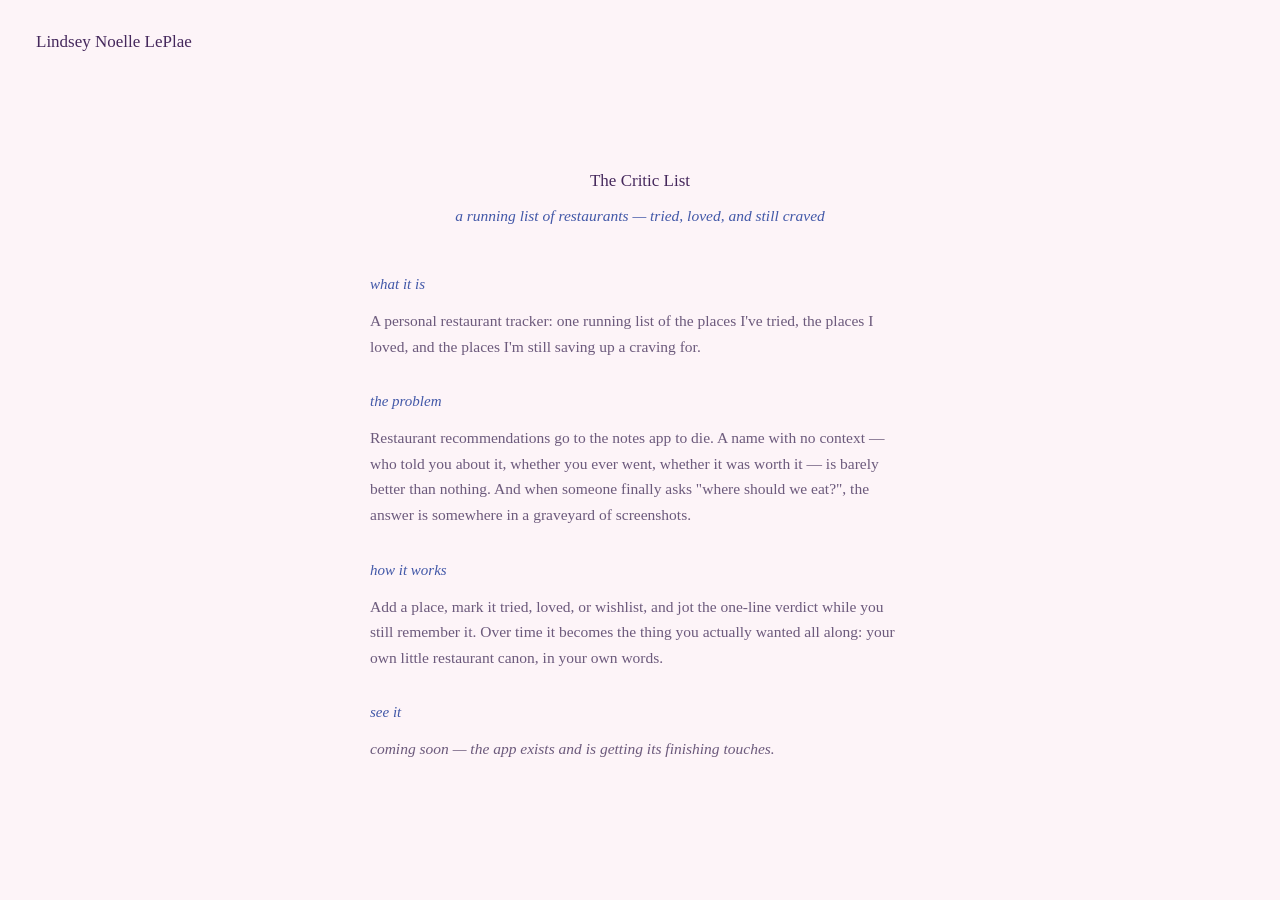
==== critic-list.html @ 5f1cb7a7 "Deploy: cleaned garden data (private sections removed)" ====
<!doctype html>
<html lang="en">
<head>
  <meta charset="utf-8">
  <meta name="viewport" content="width=device-width, initial-scale=1">
  <title>The Critic List — Lindsey Noelle LePlae</title>
  <link rel="stylesheet" href="styles.css">
</head>
<body class="page">
  <header>
    <a href="index.html">Lindsey Noelle LePlae</a>
  </header>

  <main>
    <div class="dossier">
      <h1 class="project-title">The Critic List</h1>
      <p class="tagline">a running list of restaurants — tried, loved, and still craved</p>

      <h3>what it is</h3>
      <p>A personal restaurant tracker: one running list of the places I've tried, the places I loved, and the places I'm still saving up a craving for.</p>

      <h3>the problem</h3>
      <p>Restaurant recommendations go to the notes app to die. A name with no context — who told you about it, whether you ever went, whether it was worth it — is barely better than nothing. And when someone finally asks "where should we eat?", the answer is somewhere in a graveyard of screenshots.</p>

      <h3>how it works</h3>
      <p>Add a place, mark it tried, loved, or wishlist, and jot the one-line verdict while you still remember it. Over time it becomes the thing you actually wanted all along: your own little restaurant canon, in your own words.</p>

      <h3>see it</h3>
      <p class="status">coming soon — the app exists and is getting its finishing touches.</p>
    </div>
  </main>
</body>
</html>
---- styles.css ----
/* palette — after "Thinking for a Living": blush paper, plum ink, burnt-orange accent */
:root {
  --paper: #fdf4f8;
  --ink: #45285c;
  --ink-soft: #6c5a7c;
  --accent: #1fa33d;
  --rose: #4258a8;
}

* { box-sizing: border-box; margin: 0; padding: 0; }
html, body { height: 100%; }

body {
  min-height: 100vh;
  background: var(--paper);
  color: var(--ink);
  font-family: "Times New Roman", Times, serif;
  font-size: 17px;
  line-height: 1.6;
}

a { color: var(--ink); text-decoration: none; }

/* ---- centered homepage ---- */
body.home {
  display: flex;
  align-items: center;
  justify-content: center;
  padding: 36px;
}

.center {
  display: flex;
  flex-direction: column;
  align-items: center;
  gap: 28px;
  text-align: center;
}

.name {
  font-size: 17px;
  font-weight: normal;
}

nav.menu {
  display: flex;
  flex-direction: column;
  align-items: center;
  gap: 14px;
}

nav.menu a,
nav.menu button {
  font-family: inherit;
  font-size: 17px;
  color: var(--ink);
  background: none;
  border: none;
  padding: 0;
  cursor: pointer;
  text-decoration: none;
}

nav.menu a:hover,
nav.menu button:hover,
nav.menu button[aria-expanded="true"] {
  color: var(--accent);
  text-decoration: underline;
  text-underline-offset: 4px;
}

.dropdown {
  display: none;
  flex-direction: column;
  align-items: center;
  gap: 10px;
  margin-top: 4px;
}

.dropdown.open { display: flex; }

nav.menu .dropdown a {
  font-size: 16px;
  color: var(--accent);
}

nav.menu .dropdown a:hover {
  text-decoration: underline;
  text-underline-offset: 4px;
}

/* ---- interior pages ---- */
body.page {
  display: flex;
  flex-direction: column;
}

body.page header { padding: 28px 36px; }

body.page header a {
  color: var(--ink);
  font-size: 17px;
}

body.page header a:hover {
  color: var(--accent);
  text-decoration: underline;
  text-underline-offset: 4px;
}

body.page main {
  flex: 1;
  display: flex;
  align-items: center;
  justify-content: center;
  padding: 24px 36px 72px;
}

.profile,
.content {
  max-width: 480px;
  display: flex;
  flex-direction: column;
  align-items: center;
  gap: 18px;
  text-align: center;
}

.project-title {
  font-size: 17px;
  font-weight: normal;
}

.profile p,
.content p { color: var(--ink-soft); }

.profile a,
.content a {
  color: var(--accent);
  text-decoration: underline;
  text-underline-offset: 4px;
}

.status {
  font-style: italic;
  color: var(--rose);
  font-size: 16px;
}

/* ---- project dossier pages ---- */
.dossier {
  max-width: 540px;
  display: flex;
  flex-direction: column;
  gap: 6px;
  text-align: left;
}

.dossier .project-title { text-align: center; margin-bottom: 2px; }
.dossier .tagline {
  text-align: center;
  font-style: italic;
  color: var(--rose);
  font-size: 15.5px;
  margin-bottom: 20px;
}

.dossier h3 {
  font-size: 15px;
  font-weight: normal;
  font-style: italic;
  color: var(--rose);
  margin: 18px 0 6px;
}

.dossier p {
  color: var(--ink-soft);
  font-size: 15.5px;
  line-height: 1.65;
  margin: 0 0 6px;
}

.dossier a {
  color: var(--accent);
  text-decoration: underline;
  text-underline-offset: 4px;
}

.dossier .shot {
  margin: 14px 0 4px;
}
.dossier .shot img {
  width: 100%;
  display: block;
  border: 1px solid rgba(69, 40, 92, 0.25);
  border-radius: 4px;
}
.dossier .shot figcaption {
  font-size: 13.5px;
  font-style: italic;
  color: var(--rose);
  text-align: center;
  margin-top: 6px;
}
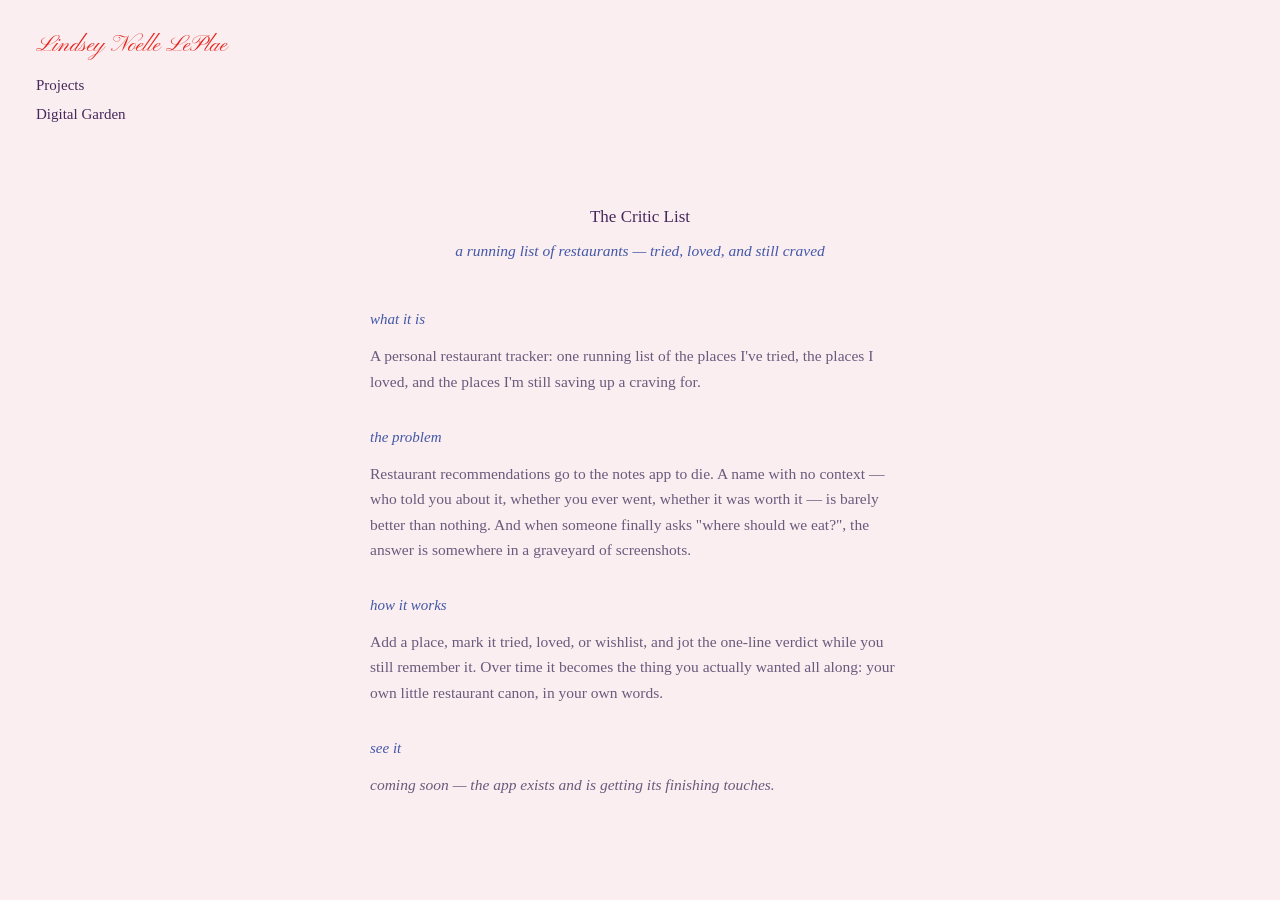
==== commit 7e6b7fab: "Deploy: nav + garden interaction polish" ====
--- a/critic-list.html
+++ b/critic-list.html
@@ -8,7 +8,17 @@
 </head>
 <body class="page">
   <header>
-    <a href="index.html">Lindsey Noelle LePlae</a>
+    <a class="site-name" href="index.html">Lindsey Noelle LePlae</a>
+    <nav class="menu page-menu">
+      <button type="button" id="projects-toggle" aria-expanded="false">Projects</button>
+      <div class="dropdown" id="projects-dropdown">
+        <a href="critic-list.html">The Critic List</a>
+        <a href="observation-car.html">Observation Car</a>
+        <a href="prison-visitor-guide.html">Prison Visitor Guide</a>
+        <a href="smallgood.html">Smallgood</a>
+      </div>
+      <a href="digital-garden.html">Digital Garden</a>
+    </nav>
   </header>
 
   <main>
@@ -29,5 +39,13 @@
       <p class="status">coming soon — the app exists and is getting its finishing touches.</p>
     </div>
   </main>
+  <script>
+    const toggle = document.getElementById("projects-toggle");
+    const dropdown = document.getElementById("projects-dropdown");
+    toggle.addEventListener("click", () => {
+      const open = dropdown.classList.toggle("open");
+      toggle.setAttribute("aria-expanded", open ? "true" : "false");
+    });
+  </script>
 </body>
 </html>
--- a/styles.css
+++ b/styles.css
@@ -1,10 +1,13 @@
+@import url('https://fonts.googleapis.com/css2?family=Pinyon+Script&display=swap');
+
 /* palette — after "Thinking for a Living": blush paper, plum ink, burnt-orange accent */
 :root {
-  --paper: #fdf4f8;
+  --paper: #fbeef0;
   --ink: #45285c;
   --ink-soft: #6c5a7c;
   --accent: #1fa33d;
   --rose: #4258a8;
+  --name: #e5251d;
 }
 
 * { box-sizing: border-box; margin: 0; padding: 0; }
@@ -33,20 +36,23 @@
   display: flex;
   flex-direction: column;
   align-items: center;
-  gap: 28px;
+  gap: 16px;
   text-align: center;
 }
 
 .name {
-  font-size: 17px;
-  font-weight: normal;
+  font-family: 'Pinyon Script', cursive;
+  font-size: 40px;
+  font-weight: 400;
+  color: var(--name);
+  line-height: 1.1;
 }
 
 nav.menu {
   display: flex;
   flex-direction: column;
   align-items: center;
-  gap: 14px;
+  gap: 16px;
 }
 
 nav.menu a,
@@ -95,17 +101,42 @@
   flex-direction: column;
 }
 
-body.page header { padding: 28px 36px; }
-
-body.page header a {
-  color: var(--ink);
-  font-size: 17px;
-}
-
-body.page header a:hover {
-  color: var(--accent);
-  text-decoration: underline;
-  text-underline-offset: 4px;
+body.page header {
+  padding: 28px 36px;
+  display: flex;
+  flex-direction: column;
+  align-items: flex-start;
+  gap: 12px;
+}
+
+.site-name {
+  font-family: 'Pinyon Script', cursive;
+  color: var(--name);
+  font-size: 23px;
+  font-weight: 400;
+}
+
+.site-name:hover { text-decoration: none; }
+
+nav.page-menu {
+  align-items: flex-start;
+  text-align: left;
+  gap: 8px;
+}
+
+nav.page-menu a,
+nav.page-menu button {
+  font-size: 15px;
+}
+
+nav.page-menu .dropdown {
+  align-items: flex-start;
+  margin: 2px 0 2px 14px;
+  gap: 7px;
+}
+
+nav.page-menu .dropdown a {
+  font-size: 14.5px;
 }
 
 body.page main {
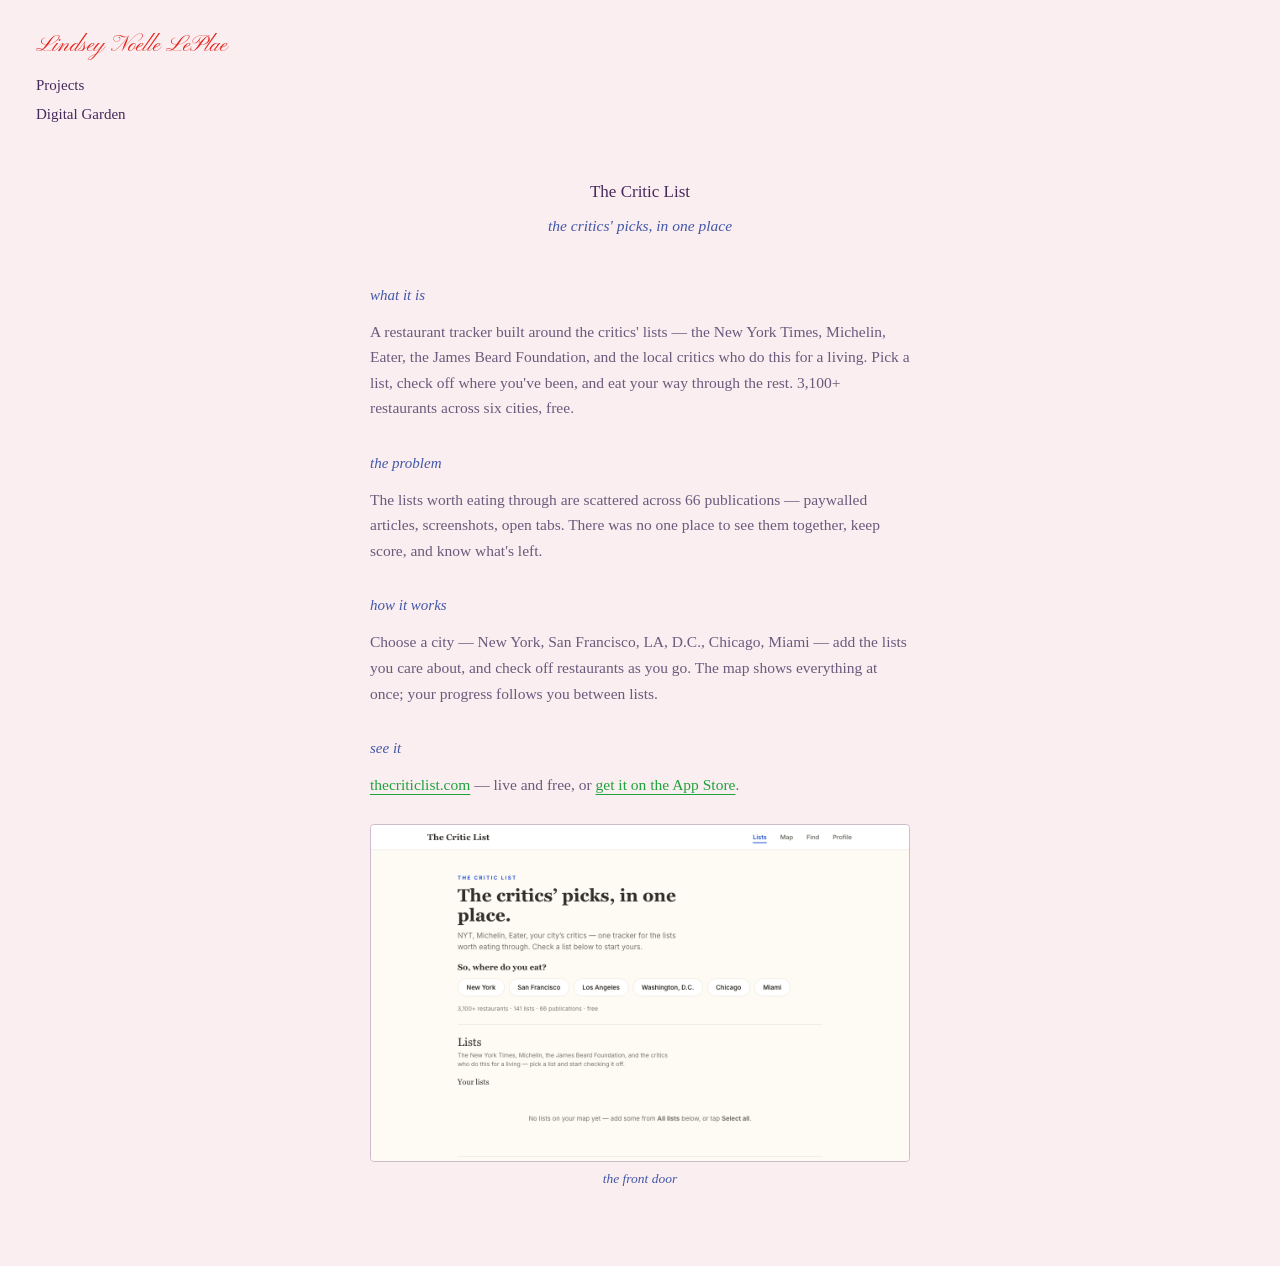
==== commit ae86b979: "Deploy: Critic List launch update" ====
--- a/critic-list.html
+++ b/critic-list.html
@@ -4,6 +4,9 @@
   <meta charset="utf-8">
   <meta name="viewport" content="width=device-width, initial-scale=1">
   <title>The Critic List — Lindsey Noelle LePlae</title>
+  <link rel="icon" href="favicon.svg" type="image/svg+xml">
+  <link rel="icon" href="favicon-32.png" type="image/png" sizes="32x32">
+  <link rel="apple-touch-icon" href="apple-touch-icon.png">
   <link rel="stylesheet" href="styles.css">
 </head>
 <body class="page">
@@ -24,19 +27,23 @@
   <main>
     <div class="dossier">
       <h1 class="project-title">The Critic List</h1>
-      <p class="tagline">a running list of restaurants — tried, loved, and still craved</p>
+      <p class="tagline">the critics' picks, in one place</p>
 
       <h3>what it is</h3>
-      <p>A personal restaurant tracker: one running list of the places I've tried, the places I loved, and the places I'm still saving up a craving for.</p>
+      <p>A restaurant tracker built around the critics' lists — the New York Times, Michelin, Eater, the James Beard Foundation, and the local critics who do this for a living. Pick a list, check off where you've been, and eat your way through the rest. 3,100+ restaurants across six cities, free.</p>
 
       <h3>the problem</h3>
-      <p>Restaurant recommendations go to the notes app to die. A name with no context — who told you about it, whether you ever went, whether it was worth it — is barely better than nothing. And when someone finally asks "where should we eat?", the answer is somewhere in a graveyard of screenshots.</p>
+      <p>The lists worth eating through are scattered across 66 publications — paywalled articles, screenshots, open tabs. There was no one place to see them together, keep score, and know what's left.</p>
 
       <h3>how it works</h3>
-      <p>Add a place, mark it tried, loved, or wishlist, and jot the one-line verdict while you still remember it. Over time it becomes the thing you actually wanted all along: your own little restaurant canon, in your own words.</p>
+      <p>Choose a city — New York, San Francisco, LA, D.C., Chicago, Miami — add the lists you care about, and check off restaurants as you go. The map shows everything at once; your progress follows you between lists.</p>
 
       <h3>see it</h3>
-      <p class="status">coming soon — the app exists and is getting its finishing touches.</p>
+      <p><a href="https://thecriticlist.com">thecriticlist.com</a> — live and free, or <a href="https://apps.apple.com/app/id6787323071">get it on the App Store</a>.</p>
+      <figure class="shot">
+        <img src="images/critic-list-home.png" alt="The Critic List homepage: the critics' picks, in one place.">
+        <figcaption>the front door</figcaption>
+      </figure>
     </div>
   </main>
   <script>
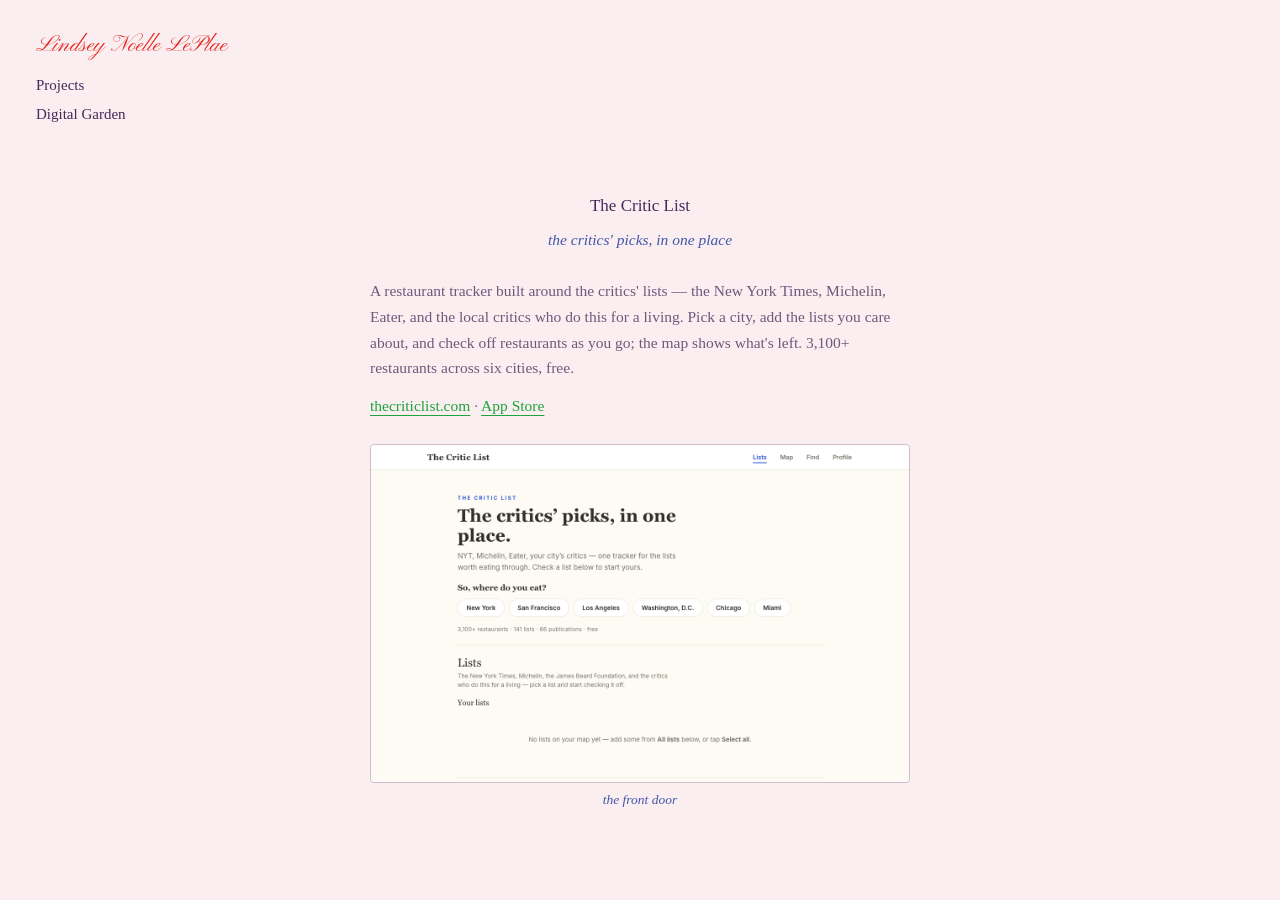
==== commit 2052b1eb: "Deploy: consolidated project pages" ====
--- a/critic-list.html
+++ b/critic-list.html
@@ -29,17 +29,9 @@
       <h1 class="project-title">The Critic List</h1>
       <p class="tagline">the critics' picks, in one place</p>
 
-      <h3>what it is</h3>
-      <p>A restaurant tracker built around the critics' lists — the New York Times, Michelin, Eater, the James Beard Foundation, and the local critics who do this for a living. Pick a list, check off where you've been, and eat your way through the rest. 3,100+ restaurants across six cities, free.</p>
+      <p>A restaurant tracker built around the critics' lists — the New York Times, Michelin, Eater, and the local critics who do this for a living. Pick a city, add the lists you care about, and check off restaurants as you go; the map shows what's left. 3,100+ restaurants across six cities, free.</p>
 
-      <h3>the problem</h3>
-      <p>The lists worth eating through are scattered across 66 publications — paywalled articles, screenshots, open tabs. There was no one place to see them together, keep score, and know what's left.</p>
-
-      <h3>how it works</h3>
-      <p>Choose a city — New York, San Francisco, LA, D.C., Chicago, Miami — add the lists you care about, and check off restaurants as you go. The map shows everything at once; your progress follows you between lists.</p>
-
-      <h3>see it</h3>
-      <p><a href="https://thecriticlist.com">thecriticlist.com</a> — live and free, or <a href="https://apps.apple.com/app/id6787323071">get it on the App Store</a>.</p>
+      <p><a href="https://thecriticlist.com">thecriticlist.com</a> · <a href="https://apps.apple.com/app/id6787323071">App Store</a></p>
       <figure class="shot">
         <img src="images/critic-list-home.png" alt="The Critic List homepage: the critics' picks, in one place.">
         <figcaption>the front door</figcaption>
